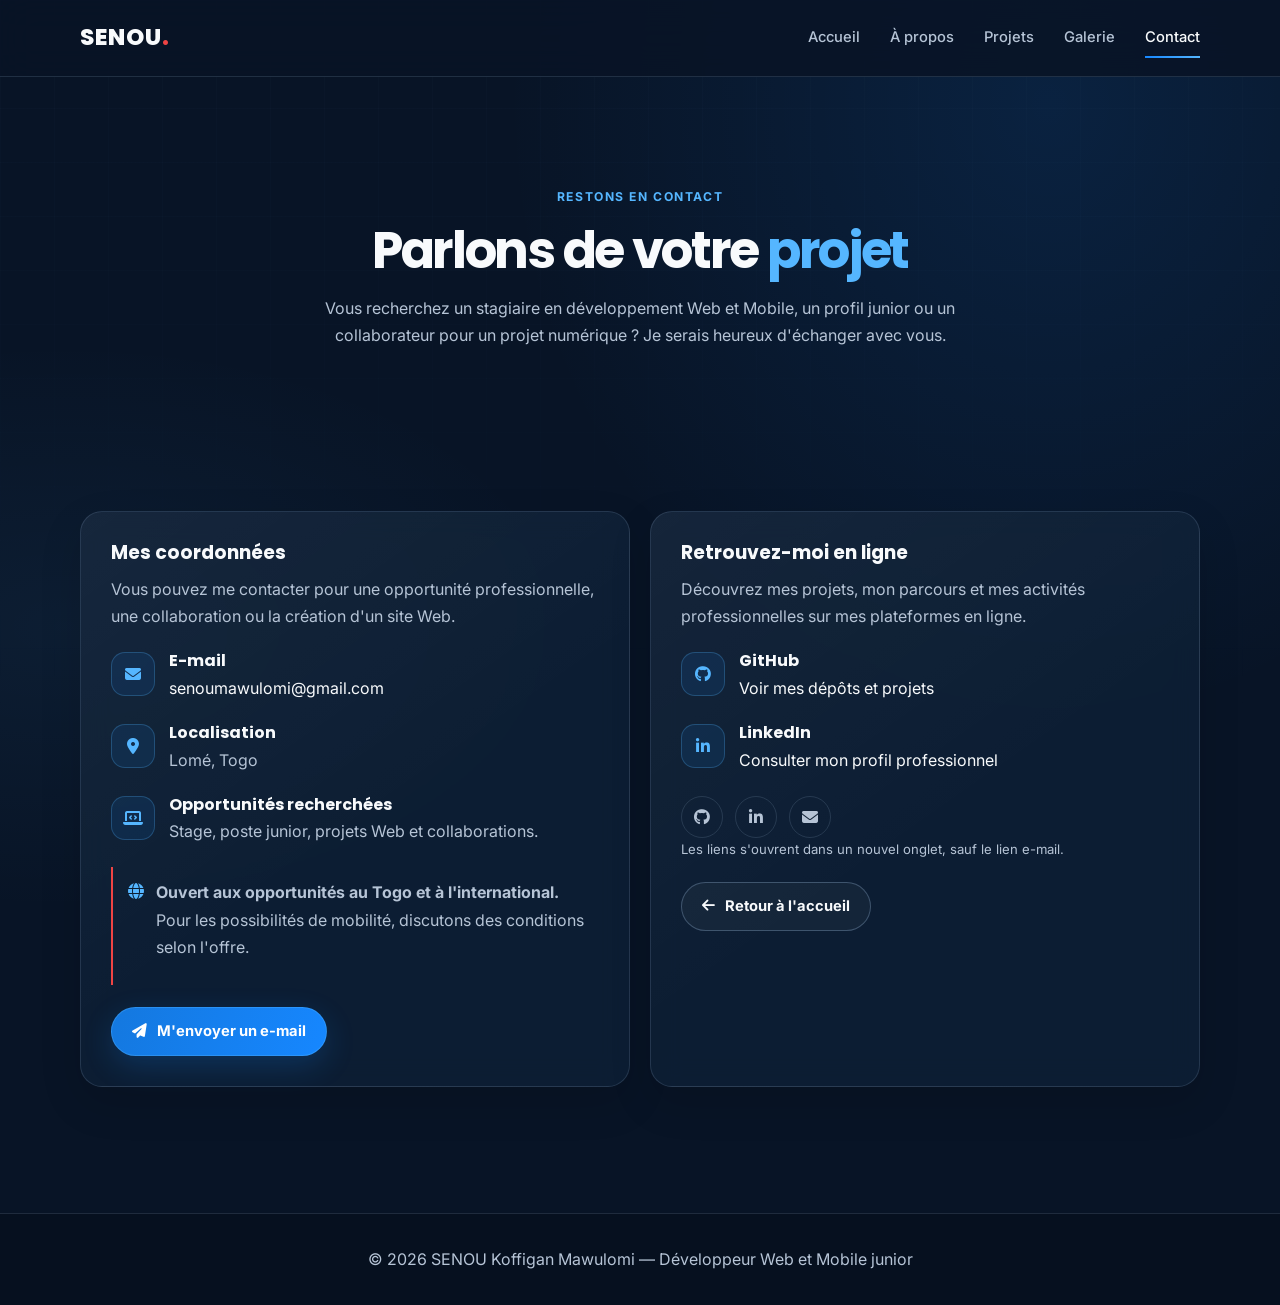
==== contact.html @ 4ee0c002 "commit initial" ====
<!DOCTYPE html>
<html lang="fr">
<head>
    <meta charset="UTF-8">
    <meta name="viewport" content="width=device-width, initial-scale=1.0">

    <meta name="description"
          content="Contactez SENOU Koffigan Mawulomi, développeur Web et Mobile junior basé à Lomé, Togo, pour un stage, un emploi ou un projet numérique.">

    <meta name="theme-color" content="#081426">

    <title>Contact | SENOU Koffigan Mawulomi</title>

    <link rel="preconnect" href="https://fonts.googleapis.com">
    <link rel="preconnect" href="https://fonts.gstatic.com" crossorigin>

    <link href="https://fonts.googleapis.com/css2?family=Inter:wght@400;500;600;700&family=Poppins:wght@400;500;600;700;800&display=swap"
          rel="stylesheet">

    <link rel="stylesheet"
          href="https://cdnjs.cloudflare.com/ajax/libs/font-awesome/6.5.0/css/all.min.css">
    <link rel="stylesheet" href="portfolio.css">
</head>

<body class="contact-page">

    <header class="site-header">
        <nav class="site-nav" aria-label="Navigation principale">

            <a class="site-brand" href="index.html">
                SENOU<span>.</span>
            </a>

            <button class="menu-toggle"
                    id="menuToggle"
                    type="button"
                    aria-label="Ouvrir le menu"
                    aria-expanded="false"
                    aria-controls="siteNavLinks">
                <i class="fas fa-bars" aria-hidden="true"></i>
                Menu
            </button>

            <ul class="site-nav-links" id="siteNavLinks">
                <li><a href="index.html">Accueil</a></li>
                <li><a href="apropos.html">À propos</a></li>
                <li><a href="projets.html">Projets</a></li>
                <li><a href="galerie.html">Galerie</a></li>
                <li><a href="contact.html" aria-current="page">Contact</a></li>
            </ul>

        </nav>
    </header>

    <main>

        <section class="page-heading">
            <div class="container">
                <span class="eyebrow">Restons en contact</span>

                <h1>Parlons de votre <span>projet</span></h1>

                <p>
                    Vous recherchez un stagiaire en développement Web et Mobile,
                    un profil junior ou un collaborateur pour un projet numérique ?
                    Je serais heureux d'échanger avec vous.
                </p>
            </div>
        </section>

        <section class="contact-section">
            <div class="container">

                <div class="contact-layout">

                    <!-- Coordonnées -->
                    <div class="contact-card">
                        <h2>Mes coordonnées</h2>

                        <p>
                            Vous pouvez me contacter pour une opportunité
                            professionnelle, une collaboration ou la création
                            d'un site Web.
                        </p>

                        <div class="contact-method">
                            <div class="contact-icon">
                                <i class="fas fa-envelope" aria-hidden="true"></i>
                            </div>

                            <div>
                                <h3>E-mail</h3>
                                <a href="mailto:senoumawulomi@gmail.com">
                                    senoumawulomi@gmail.com
                                </a>
                            </div>
                        </div>

                        <div class="contact-method">
                            <div class="contact-icon">
                                <i class="fas fa-location-dot" aria-hidden="true"></i>
                            </div>

                            <div>
                                <h3>Localisation</h3>
                                <p>Lomé, Togo</p>
                            </div>
                        </div>

                        <div class="contact-method">
                            <div class="contact-icon">
                                <i class="fas fa-laptop-code" aria-hidden="true"></i>
                            </div>

                            <div>
                                <h3>Opportunités recherchées</h3>
                                <p>
                                    Stage, poste junior, projets Web et collaborations.
                                </p>
                            </div>
                        </div>

                        <div class="availability">
                            <i class="fas fa-globe" aria-hidden="true"></i>
                            <p>
                                <strong>Ouvert aux opportunités au Togo et à l'international.</strong>
                                <br>
                                Pour les possibilités de mobilité, discutons des conditions
                                selon l'offre.
                            </p>
                        </div>

                        <div class="contact-actions">
                            <a class="btn btn-primary"
                               href="mailto:senoumawulomi@gmail.com?subject=Contact%20depuis%20votre%20portfolio">
                                <i class="fas fa-paper-plane" aria-hidden="true"></i>
                                M'envoyer un e-mail
                            </a>
                        </div>
                    </div>

                    <!-- Réseaux et profil professionnel -->
                    <div class="contact-card">
                        <h2>Retrouvez-moi en ligne</h2>

                        <p>
                            Découvrez mes projets, mon parcours et mes activités
                            professionnelles sur mes plateformes en ligne.
                        </p>

                        <div class="contact-method">
                            <div class="contact-icon">
                                <i class="fab fa-github" aria-hidden="true"></i>
                            </div>

                            <div>
                                <h3>GitHub</h3>
                                <a href="https://github.com/senoumawulomi-pixel"
                                   target="_blank"
                                   rel="noopener noreferrer">
                                    Voir mes dépôts et projets
                                </a>
                            </div>
                        </div>

                        <div class="contact-method">
                            <div class="contact-icon">
                                <i class="fab fa-linkedin-in" aria-hidden="true"></i>
                            </div>

                            <div>
                                <h3>LinkedIn</h3>
                                <a href="https://www.linkedin.com/in/mawulomi-senou-1a04922b0/"
                                   target="_blank"
                                   rel="noopener noreferrer">
                                    Consulter mon profil professionnel
                                </a>
                            </div>
                        </div>

                        <div class="social-links">
                            <a class="social-link"
                               href="https://github.com/senoumawulomi-pixel"
                               target="_blank"
                               rel="noopener noreferrer"
                               aria-label="GitHub">
                                <i class="fab fa-github" aria-hidden="true"></i>
                            </a>

                            <a class="social-link"
                               href="https://www.linkedin.com/in/mawulomi-senou-1a04922b0/"
                               target="_blank"
                               rel="noopener noreferrer"
                               aria-label="LinkedIn">
                                <i class="fab fa-linkedin-in" aria-hidden="true"></i>
                            </a>

                            <a class="social-link"
                               href="mailto:senoumawulomi@gmail.com"
                               aria-label="Envoyer un e-mail">
                                <i class="fas fa-envelope" aria-hidden="true"></i>
                            </a>
                        </div>

                        <p class="social-note">
                            Les liens s'ouvrent dans un nouvel onglet, sauf le lien e-mail.
                        </p>

                        <div class="contact-actions">
                            <a class="btn btn-secondary"
                               href="index.html">
                                <i class="fas fa-arrow-left" aria-hidden="true"></i>
                                Retour à l'accueil
                            </a>
                        </div>
                    </div>

                </div>
            </div>
        </section>

    </main>

    <footer>
        <p>
            © <span id="currentYear">2026</span>
            SENOU Koffigan Mawulomi — Développeur Web et Mobile junior
        </p>
    </footer>

    <script src="portfolio.js" defer></script>

</body>
</html>
---- portfolio.css ----
:root {
    color-scheme: dark;
    --bg: #081426;
    --bg-deep: #050d19;
    --surface: rgba(15, 33, 56, 0.76);
    --surface-strong: #10223b;
    --blue: #1687ff;
    --blue-light: #55b6ff;
    --red: #ef4444;
    --white: #f8fafc;
    --muted: #b6c4d6;
    --border: rgba(183, 213, 246, 0.14);
    --page-width: 1120px;
    --radius: 22px;
    --ease: cubic-bezier(0.22, 1, 0.36, 1);
}

* {
    box-sizing: border-box;
}

html {
    scroll-behavior: smooth;
    scroll-padding-top: 96px;
}

body {
    min-width: 320px;
    min-height: 100vh;
    margin: 0;
    overflow-x: hidden;
    background:
        radial-gradient(ellipse at 82% 8%, rgba(22, 135, 255, 0.12), transparent 34rem),
        radial-gradient(ellipse at 5% 48%, rgba(85, 182, 255, 0.06), transparent 32rem),
        var(--bg);
    color: var(--white);
    font-family: "Inter", "Segoe UI", sans-serif;
    font-size: 16px;
    line-height: 1.7;
    text-rendering: optimizeLegibility;
    -webkit-font-smoothing: antialiased;
}

body::before {
    position: fixed;
    z-index: 0;
    inset: 0;
    background-image:
        linear-gradient(rgba(131, 175, 222, 0.025) 1px, transparent 1px),
        linear-gradient(90deg, rgba(131, 175, 222, 0.025) 1px, transparent 1px);
    background-size: 54px 54px;
    content: "";
    pointer-events: none;
    mask-image: linear-gradient(to bottom, black, transparent 82%);
}

body > main,
body > footer {
    position: relative;
    z-index: 1;
}

::selection {
    background: rgba(22, 135, 255, 0.42);
    color: var(--white);
}

a {
    color: inherit;
    text-decoration: none;
    -webkit-tap-highlight-color: transparent;
}

button {
    color: inherit;
    font: inherit;
    -webkit-tap-highlight-color: transparent;
}

img,
video {
    max-width: 100%;
}

img {
    display: block;
}

button:focus-visible,
a:focus-visible {
    outline: 2px solid var(--blue-light);
    outline-offset: 4px;
}

.container {
    width: min(var(--page-width), calc(100% - 48px));
    margin-inline: auto;
}

main > section {
    position: relative;
    padding-block: clamp(72px, 9vw, 116px);
}

h1,
h2,
h3,
p {
    overflow-wrap: anywhere;
}

h1,
h2,
h3 {
    color: var(--white);
    font-family: "Poppins", "Inter", sans-serif;
    line-height: 1.16;
}

h2 span,
h1:not(.hero-name) span {
    color: var(--blue-light);
}

p {
    color: var(--muted);
}

.site-header,
header {
    position: sticky;
    top: 0;
    z-index: 1000;
    border-bottom: 1px solid var(--border);
    background: rgba(8, 20, 38, 0.88);
    backdrop-filter: blur(18px);
    -webkit-backdrop-filter: blur(18px);
}

.site-nav,
header > nav {
    width: min(var(--page-width), calc(100% - 48px));
    min-height: 76px;
    margin-inline: auto;
    display: flex;
    align-items: center;
    justify-content: space-between;
    gap: 24px;
}

.site-brand,
.logo {
    flex-shrink: 0;
    color: var(--white);
    font-family: "Poppins", "Inter", sans-serif;
    font-size: 1.45rem;
    font-weight: 800;
    letter-spacing: 0.04em;
}

.site-brand span,
.logo span {
    color: var(--red);
}

.site-nav-links,
.nav-links {
    display: flex;
    align-items: center;
    gap: clamp(14px, 2.4vw, 30px);
    margin: 0;
    padding: 0;
    list-style: none;
}

.site-nav-links a,
.nav-links a {
    position: relative;
    display: block;
    padding-block: 10px;
    color: var(--muted);
    font-size: 0.92rem;
    font-weight: 500;
    transition: color 180ms ease;
}

.site-nav-links a::after,
.nav-links a::after {
    position: absolute;
    right: 0;
    bottom: 3px;
    left: 0;
    height: 2px;
    transform: scaleX(0);
    transform-origin: left;
    background: linear-gradient(90deg, var(--blue), var(--blue-light));
    content: "";
    transition: transform 220ms var(--ease);
}

.site-nav-links a:hover,
.site-nav-links a[aria-current="page"],
.nav-links a:hover,
.nav-links a.active {
    color: var(--white);
}

.site-nav-links a:hover::after,
.site-nav-links a[aria-current="page"]::after,
.nav-links a:hover::after,
.nav-links a.active::after {
    transform: scaleX(1);
}

.menu-toggle {
    display: none;
    border: 1px solid var(--border);
    border-radius: 12px;
    padding: 9px 13px;
    background: rgba(255, 255, 255, 0.04);
    color: var(--white);
    cursor: pointer;
}

.hero {
    min-height: min(810px, calc(100svh - 76px));
    display: flex;
    align-items: center;
    overflow: hidden;
    isolation: isolate;
    padding-block: clamp(60px, 8vw, 96px);
}

.hero::before {
    position: absolute;
    z-index: -1;
    inset: 0;
    background:
        radial-gradient(circle at 75% 42%, rgba(22, 135, 255, 0.17), transparent 22rem),
        linear-gradient(115deg, rgba(5, 13, 25, 0.1), rgba(8, 20, 38, 0.1));
    content: "";
}

.hero-content,
.hero-grid {
    position: relative;
    z-index: 1;
    display: grid;
    grid-template-columns: minmax(0, 1.3fr) minmax(240px, 0.7fr);
    align-items: center;
    gap: clamp(42px, 8vw, 100px);
}

.home-page .hero-content {
    grid-template-areas: "copy photo";
}

.home-page .hero-text {
    grid-area: copy;
}

.home-page .hero-photo {
    grid-area: photo;
}

.hero-text {
    min-width: 0;
    animation: hero-enter 700ms var(--ease) both;
}

.hero-bg-glow,
.hero-bg-glow-left {
    position: absolute;
    z-index: -1;
    width: min(52vw, 620px);
    aspect-ratio: 1;
    border-radius: 50%;
    background: radial-gradient(circle, rgba(22, 135, 255, 0.18), rgba(22, 135, 255, 0.035) 46%, transparent 70%);
    filter: blur(20px);
    pointer-events: none;
    animation: halo-drift 14s ease-in-out infinite alternate;
}

.hero-bg-glow {
    top: -25%;
    right: -14%;
}

.hero-bg-glow-left {
    bottom: -48%;
    left: -20%;
    width: min(42vw, 480px);
    animation-delay: -7s;
}

.badge,
.eyebrow {
    display: inline-flex;
    align-items: center;
    gap: 10px;
    color: var(--blue-light);
    font-size: 0.76rem;
    font-weight: 700;
    letter-spacing: 0.13em;
    line-height: 1.5;
    text-transform: uppercase;
}

.badge {
    margin-bottom: 22px;
    border: 1px solid rgba(85, 182, 255, 0.24);
    border-radius: 999px;
    padding: 8px 14px;
    background: rgba(22, 135, 255, 0.08);
    letter-spacing: 0.06em;
}

.hero-name {
    max-width: 780px;
    margin: 0;
    color: var(--white);
    font-size: clamp(3rem, 8.2vw, 6.7rem);
    font-weight: 800;
    letter-spacing: -0.075em;
    line-height: 0.98;
}

.home-page .hero-name {
    background: none;
    color: var(--white);
    animation: name-sway 3.6s ease-in-out 1.3s infinite alternate;
}

.name-word {
    display: block;
    width: fit-content;
    max-width: 100%;
    padding: 0.05em 0.08em 0.08em 0;
    background: linear-gradient(100deg, #fff 10%, #d7edff 57%, var(--blue-light));
    background-clip: text;
    color: transparent;
    -webkit-background-clip: text;
    animation: name-reveal 800ms var(--ease) both;
}

.home-page .hero-name .name-word {
    display: block;
    color: transparent;
}

.name-word:first-child {
    text-shadow: 0 0 34px rgba(85, 182, 255, 0.16);
    animation-delay: 100ms;
}

.name-word:nth-child(2) {
    animation-delay: 260ms;
}

.name-word:nth-child(3) {
    animation-delay: 420ms;
}

.hero-role {
    margin: 26px 0 12px;
    color: var(--white);
    font-family: "Poppins", "Inter", sans-serif;
    font-size: clamp(1.05rem, 2vw, 1.4rem);
    font-weight: 600;
}

.hero-desc,
.hero-description {
    max-width: 570px;
    margin: 0 0 30px;
    color: var(--muted);
    font-size: clamp(1rem, 1.4vw, 1.12rem);
}

.btn-group,
.buttons {
    display: flex;
    flex-wrap: wrap;
    align-items: center;
    gap: 13px;
}

.btn {
    min-height: 48px;
    display: inline-flex;
    align-items: center;
    justify-content: center;
    gap: 10px;
    border: 1px solid transparent;
    border-radius: 999px;
    padding: 11px 20px;
    font-size: 0.92rem;
    font-weight: 700;
    transition:
        transform 220ms var(--ease),
        border-color 220ms ease,
        background-color 220ms ease,
        box-shadow 220ms ease,
        color 220ms ease;
}

.btn:hover {
    transform: translateY(-3px);
}

.btn-primary {
    border-color: rgba(85, 182, 255, 0.35);
    background: linear-gradient(110deg, #1478df, #1687ff);
    box-shadow: 0 10px 30px rgba(22, 135, 255, 0.2);
    color: #fff;
}

.btn-primary:hover {
    border-color: rgba(142, 208, 255, 0.8);
    background: linear-gradient(110deg, #1687ff, #359cff);
    box-shadow: 0 14px 36px rgba(22, 135, 255, 0.32);
}

.btn-outline,
.btn-secondary {
    border-color: rgba(169, 205, 241, 0.28);
    background: rgba(255, 255, 255, 0.035);
    color: var(--white);
}

.btn-outline:hover,
.btn-secondary:hover {
    border-color: var(--blue-light);
    background: rgba(22, 135, 255, 0.1);
    box-shadow: 0 8px 25px rgba(22, 135, 255, 0.14);
}

.hero-photo {
    display: flex;
    justify-content: center;
    animation: hero-enter 900ms 180ms var(--ease) both;
}

.photo-frame,
.avatar {
    position: relative;
    width: min(100%, 350px);
    aspect-ratio: 0.9;
    overflow: hidden;
    border: 1px solid rgba(135, 200, 255, 0.4);
    border-radius: 42% 42% 28px 28px;
    background: linear-gradient(145deg, rgba(22, 135, 255, 0.35), rgba(16, 34, 59, 0.85));
    box-shadow: 0 26px 90px rgba(0, 0, 0, 0.35), 0 0 58px rgba(22, 135, 255, 0.16);
}

.photo-frame::after,
.avatar::after {
    position: absolute;
    inset: 10px;
    border: 1px solid rgba(255, 255, 255, 0.18);
    border-radius: inherit;
    content: "";
    pointer-events: none;
}

.photo-frame img {
    width: 100%;
    height: 100%;
    object-fit: cover;
    object-position: center 28%;
}

.scroll-cue {
    position: absolute;
    bottom: 24px;
    left: 50%;
    display: grid;
    justify-items: center;
    gap: 4px;
    color: var(--muted);
    font-size: 0.68rem;
    letter-spacing: 0.12em;
    text-transform: uppercase;
    transform: translateX(-50%);
}

.scroll-cue i {
    color: var(--blue-light);
    animation: scroll-bob 1.5s ease-in-out infinite;
}

.section-heading,
.page-heading {
    max-width: 720px;
    margin: 0 auto 42px;
    text-align: center;
}

.section-heading h2,
.page-heading h1,
.goal-box h2 {
    margin: 12px 0 14px;
    font-size: clamp(2rem, 4vw, 3.25rem);
    letter-spacing: -0.045em;
}

.section-heading p,
.page-heading p {
    max-width: 650px;
    margin: 0 auto;
}

.content-grid,
.values-grid,
.skills-grid,
.interests-grid,
.projects-grid,
.gallery-grid {
    display: grid;
    grid-template-columns: repeat(3, minmax(0, 1fr));
    gap: 20px;
}

.content-card,
.value-card,
.skill-card,
.interest-card,
.timeline-item,
.project-card,
.contact-card,
.glass-card,
.intro-card,
.video-card,
.goal-box,
.availability-box,
.filter-bar {
    border: 1px solid var(--border);
    border-radius: var(--radius);
    background:
        linear-gradient(145deg, rgba(255, 255, 255, 0.035), transparent 55%),
        var(--surface);
    box-shadow: 0 16px 42px rgba(0, 0, 0, 0.13);
    backdrop-filter: blur(14px);
    -webkit-backdrop-filter: blur(14px);
}

.content-card,
.value-card,
.skill-card,
.interest-card,
.timeline-item,
.project-card,
.contact-card {
    transition:
        transform 260ms var(--ease),
        border-color 260ms ease,
        box-shadow 260ms ease;
}

.content-card:hover,
.value-card:hover,
.skill-card:hover,
.interest-card:hover,
.timeline-item:hover,
.project-card:hover,
.contact-card:hover {
    transform: translateY(-5px);
    border-color: rgba(85, 182, 255, 0.5);
    box-shadow: 0 22px 50px rgba(0, 0, 0, 0.22), 0 0 28px rgba(22, 135, 255, 0.08);
}

.content-card,
.value-card,
.skill-card,
.interest-card,
.timeline-item,
.contact-card {
    padding: clamp(21px, 3vw, 30px);
}

.content-card h3,
.value-card h3,
.skill-card h3,
.interest-card h3,
.timeline-item h3,
.contact-card h2 {
    margin: 0 0 12px;
    font-size: 1.18rem;
}

.content-card p,
.value-card p,
.skill-card p,
.interest-card p,
.timeline-item p,
.contact-card p {
    margin-block: 0 12px;
}

.content-card > i,
.value-card > i,
.skill-card > i,
.interest-card > i {
    margin-bottom: 16px;
    color: var(--blue-light);
    font-size: 1.55rem;
}

.page-link {
    display: inline-flex;
    align-items: center;
    gap: 8px;
    margin-top: 10px;
    color: var(--blue-light);
    font-weight: 700;
}

.page-link i {
    transition: transform 180ms ease;
}

.page-link:hover i {
    transform: translateX(4px);
}

.availability-box,
.goal-box {
    display: flex;
    align-items: center;
    justify-content: space-between;
    gap: 30px;
    padding: clamp(26px, 5vw, 54px);
}

.availability-box h2,
.goal-box h2 {
    margin-top: 0;
}

.availability-box p,
.goal-box p {
    max-width: 660px;
}

.about-page .hero {
    min-height: initial;
}

.about-page .hero-grid {
    grid-template-columns: minmax(220px, 0.75fr) minmax(0, 1.25fr);
}

.about-page .profile {
    text-align: center;
}

.about-page .avatar {
    width: min(100%, 280px);
    margin: 0 auto 22px;
    display: grid;
    place-items: center;
    border-radius: 50%;
    color: var(--white);
    font-family: "Poppins", sans-serif;
    font-size: 5rem;
    font-weight: 800;
}

.about-page .profile h2 {
    margin: 0 0 10px;
    font-size: clamp(1.35rem, 2vw, 1.8rem);
}

.about-page .content-section,
.projects-page .projects-section,
.contact-page .contact-section,
.gallery-page .gallery-section {
    padding-block: clamp(58px, 8vw, 96px);
}

.about-page .glass-card,
.projects-page .intro-card,
.projects-page .video-card {
    padding: clamp(24px, 4vw, 42px);
}

.about-page .glass-card p:last-child {
    margin-bottom: 0;
}

.skills-grid {
    grid-template-columns: repeat(4, minmax(0, 1fr));
}

.skill-card h3 {
    margin-bottom: 6px;
}

.notice {
    margin-top: 20px;
    font-size: 0.9rem;
}

.timeline {
    display: grid;
    grid-template-columns: repeat(2, minmax(0, 1fr));
    gap: 18px;
}

.timeline-item {
    position: relative;
    padding-left: 28px;
}

.timeline-item::before {
    position: absolute;
    top: 30px;
    left: 0;
    width: 3px;
    height: calc(100% - 60px);
    border-radius: 3px;
    background: linear-gradient(var(--blue), rgba(22, 135, 255, 0.08));
    content: "";
}

.timeline-item .date,
.project-category,
.project-status,
.tech-tag {
    color: var(--blue-light);
    font-size: 0.78rem;
    font-weight: 700;
}

.timeline-item .date {
    display: inline-block;
    margin-bottom: 12px;
    letter-spacing: 0.05em;
    text-transform: uppercase;
}

.values-grid,
.interests-grid {
    margin-top: 22px;
}

.projects-page .page-heading {
    padding-block: clamp(70px, 10vw, 120px) 25px;
}

.projects-page .intro {
    padding-block: 20px 36px;
}

.projects-page .intro-card {
    color: var(--muted);
    line-height: 1.8;
}

.filter-bar {
    display: flex;
    flex-wrap: wrap;
    gap: 10px;
    margin-bottom: 26px;
    padding: 12px;
}

.filter-btn {
    border: 1px solid transparent;
    border-radius: 999px;
    padding: 10px 16px;
    background: transparent;
    color: var(--muted);
    cursor: pointer;
    transition: color 180ms ease, background 180ms ease, border-color 180ms ease;
}

.filter-btn:hover,
.filter-btn.active {
    border-color: rgba(85, 182, 255, 0.35);
    background: rgba(22, 135, 255, 0.13);
    color: var(--white);
}

.filter-message {
    min-height: 1.5em;
    margin: 10px 2px 20px;
    color: var(--muted);
    font-size: 0.9rem;
}

.projects-grid {
    grid-template-columns: repeat(2, minmax(0, 1fr));
    align-items: stretch;
}

.project-card {
    overflow: hidden;
    background-color: var(--surface);
}

.project-visual,
.project-img {
    min-height: 175px;
    display: grid;
    place-items: center;
    overflow: hidden;
    background:
        radial-gradient(circle at 50% 70%, rgba(22, 135, 255, 0.2), transparent 60%),
        linear-gradient(145deg, rgba(22, 135, 255, 0.12), rgba(7, 17, 31, 0.8));
    color: var(--blue-light);
    font-size: 3.4rem;
}

.project-visual i,
.project-img i {
    transition: transform 320ms var(--ease), color 220ms ease;
}

.project-card:hover .project-visual i,
.project-card:hover .project-img i {
    transform: scale(1.1);
    color: var(--white);
}

.project-info {
    padding: clamp(20px, 3vw, 28px);
}

.project-info h2 {
    margin: 10px 0;
    font-size: 1.35rem;
}

.project-info p {
    margin: 0 0 16px;
}

.tech-tags {
    display: flex;
    flex-wrap: wrap;
    gap: 8px;
    margin-block: 15px;
}

.tech-tag {
    border: 1px solid rgba(85, 182, 255, 0.18);
    border-radius: 999px;
    padding: 5px 10px;
    background: rgba(22, 135, 255, 0.08);
}

.project-status {
    display: flex;
    align-items: center;
    gap: 8px;
    margin-top: 16px;
    color: var(--muted);
    font-weight: 500;
}

.video-card {
    text-align: center;
}

.video-wrapper {
    width: min(100%, 820px);
    margin: 26px auto 0;
    overflow: hidden;
    border: 1px solid var(--border);
    border-radius: 18px;
    background: #02060c;
}

.video-wrapper video {
    width: 100%;
    max-height: 70vh;
    display: block;
}

.video-note {
    margin-top: 16px;
    font-size: 0.86rem;
}

.gallery-page .page-heading,
.contact-page .page-heading {
    padding-block: clamp(64px, 9vw, 105px) 24px;
}

.gallery-intro {
    display: flex;
    align-items: baseline;
    justify-content: space-between;
    gap: 18px;
    margin-bottom: 24px;
}

.gallery-intro h2 {
    margin: 0;
    font-size: clamp(1.5rem, 3vw, 2rem);
}

.gallery-intro p {
    margin: 0;
}

.gallery-grid {
    grid-template-columns: repeat(3, minmax(0, 1fr));
}

.gallery-item {
    position: relative;
    min-width: 0;
    overflow: hidden;
    border: 1px solid var(--border);
    border-radius: 18px;
    padding: 0;
    background: var(--surface-strong);
    cursor: zoom-in;
    text-align: left;
    transition: transform 260ms var(--ease), border-color 220ms ease, box-shadow 220ms ease;
}

.gallery-item:hover {
    transform: translateY(-4px);
    border-color: rgba(85, 182, 255, 0.62);
    box-shadow: 0 18px 42px rgba(0, 0, 0, 0.28), 0 0 26px rgba(22, 135, 255, 0.12);
}

.gallery-image,
.gallery-item img {
    width: 100%;
    aspect-ratio: 4 / 5;
    height: auto;
    object-fit: cover;
    object-position: center 35%;
    transition: transform 500ms var(--ease);
}

.gallery-item--conference img {
    object-position: center 26%;
}

.gallery-item--computer img {
    object-position: 66% 30%;
}

.gallery-item--training img {
    object-position: 18% 32%;
}

.gallery-item--workspace img {
    object-position: 84% 38%;
}

.gallery-item--office img {
    object-position: 22% 30%;
}

.gallery-item--music img {
    object-position: 78% 55%;
}

.gallery-item:hover .gallery-image,
.gallery-item:hover img {
    transform: scale(1.035);
}

.gallery-caption {
    display: flex;
    align-items: center;
    justify-content: space-between;
    gap: 10px;
    padding: 14px 16px;
    background: rgba(7, 17, 31, 0.88);
    color: var(--white);
    font-weight: 600;
}

.gallery-caption i {
    color: var(--blue-light);
}

.full-photo-modal {
    position: fixed;
    z-index: 2000;
    inset: 0;
    display: none;
    align-items: center;
    justify-content: center;
    padding: 24px;
    background: rgba(2, 8, 16, 0.94);
    backdrop-filter: blur(12px);
}

.full-photo-modal.active {
    display: flex;
}

.modal-content {
    max-width: min(90vw, 1100px);
    max-height: 84vh;
    border: 1px solid rgba(85, 182, 255, 0.45);
    border-radius: 18px;
    object-fit: contain;
    box-shadow: 0 24px 90px rgba(0, 0, 0, 0.55);
}

.close-modal {
    position: absolute;
    top: 20px;
    right: 22px;
    width: 48px;
    height: 48px;
    display: grid;
    place-items: center;
    border: 1px solid var(--border);
    border-radius: 50%;
    background: rgba(16, 34, 59, 0.9);
    color: var(--white);
    cursor: pointer;
}

.contact-layout {
    display: grid;
    grid-template-columns: repeat(2, minmax(0, 1fr));
    gap: 20px;
}

.contact-card h2 {
    margin-top: 0;
}

.contact-method {
    display: flex;
    align-items: flex-start;
    gap: 14px;
    margin-top: 22px;
}

.contact-icon {
    flex: 0 0 44px;
    width: 44px;
    height: 44px;
    display: grid;
    place-items: center;
    border: 1px solid rgba(85, 182, 255, 0.25);
    border-radius: 14px;
    background: rgba(22, 135, 255, 0.1);
    color: var(--blue-light);
}

.contact-method h3 {
    margin: 0 0 4px;
    font-size: 1rem;
}

.contact-method p,
.contact-method a {
    margin: 0;
    overflow-wrap: anywhere;
}

.contact-method a:hover {
    color: var(--blue-light);
}

.availability {
    display: flex;
    gap: 12px;
    margin-top: 22px;
    border-left: 2px solid var(--red);
    padding: 12px 0 12px 15px;
}

.availability > i {
    margin-top: 4px;
    color: var(--blue-light);
}

.contact-actions {
    margin-top: 22px;
}

.social-links,
.footer-socials {
    display: flex;
    align-items: center;
    gap: 12px;
    margin-top: 22px;
}

.social-link,
.footer-socials a,
.social-links a {
    width: 42px;
    height: 42px;
    display: grid;
    place-items: center;
    border: 1px solid var(--border);
    border-radius: 50%;
    color: var(--muted);
    transition: transform 180ms ease, border-color 180ms ease, color 180ms ease, background 180ms ease;
}

.social-link:hover,
.footer-socials a:hover,
.social-links a:hover {
    transform: translateY(-3px);
    border-color: var(--blue-light);
    background: rgba(22, 135, 255, 0.12);
    color: var(--white);
}

.social-note {
    font-size: 0.82rem;
}

footer,
.site-footer {
    margin-top: 30px;
    border-top: 1px solid var(--border);
    padding: 28px 24px;
    background: rgba(5, 13, 25, 0.5);
    color: var(--muted);
    text-align: center;
}

footer p {
    margin: 4px 0;
}

[hidden] {
    display: none !important;
}

.js-motion [data-reveal] {
    opacity: 0;
    transform: translateY(22px);
    transition: opacity 650ms var(--ease), transform 650ms var(--ease);
    transition-delay: var(--reveal-delay, 0ms);
}

.js-motion [data-reveal].is-visible {
    opacity: 1;
    transform: translateY(0);
}

@keyframes name-reveal {
    from {
        opacity: 0;
        clip-path: inset(0 0 100% 0);
        transform: translateY(0.32em);
        filter: blur(8px);
    }

    to {
        opacity: 1;
        clip-path: inset(0 0 0 0);
        transform: translateY(0);
        filter: blur(0);
    }
}

@keyframes name-sway {
    from {
        transform: translateX(-7px);
    }

    to {
        transform: translateX(7px);
    }
}

@keyframes hero-enter {
    from {
        opacity: 0;
        transform: translateY(18px);
    }

    to {
        opacity: 1;
        transform: translateY(0);
    }
}

@keyframes halo-drift {
    from {
        transform: translate3d(-12px, 6px, 0) scale(0.96);
    }

    to {
        transform: translate3d(16px, -12px, 0) scale(1.04);
    }
}

@keyframes scroll-bob {
    0%,
    100% {
        transform: translateY(0);
    }

    50% {
        transform: translateY(5px);
    }
}

@media (max-width: 900px) {
    .content-grid,
    .values-grid,
    .interests-grid {
        grid-template-columns: repeat(2, minmax(0, 1fr));
    }

    .skills-grid {
        grid-template-columns: repeat(3, minmax(0, 1fr));
    }

    .gallery-grid {
        grid-template-columns: repeat(2, minmax(0, 1fr));
    }

    .hero-content {
        gap: 42px;
    }

    .photo-frame {
        width: min(100%, 290px);
    }
}

@media (max-width: 700px) {
    .container,
    .site-nav,
    header > nav {
        width: min(var(--page-width), calc(100% - 36px));
    }

    .site-nav,
    header > nav {
        min-height: 68px;
        flex-wrap: wrap;
        gap: 0 16px;
        padding-block: 10px;
    }

    .site-brand,
    .logo {
        font-size: 1.3rem;
    }

    .menu-toggle {
        display: inline-flex;
        align-items: center;
        gap: 9px;
    }

    .site-nav-links,
    .nav-links {
        width: 100%;
        display: none;
        align-items: stretch;
        flex-direction: column;
        gap: 0;
        padding: 8px 0 12px;
    }

    .site-nav-links.open,
    .nav-links.open {
        display: flex;
    }

    .site-nav-links a,
    .nav-links a {
        padding: 10px 2px;
    }

    main > section {
        padding-block: 68px;
    }

    .hero {
        min-height: auto;
        padding-block: 58px 78px;
    }

    .hero-content,
    .hero-grid,
    .about-page .hero-grid {
        grid-template-columns: minmax(0, 1fr);
        gap: 34px;
        text-align: center;
    }

    .hero-content {
        display: flex;
        flex-direction: column-reverse;
    }

    .home-page .hero-content {
        display: grid;
        grid-template-columns: minmax(0, 1fr);
        grid-template-areas:
            "photo"
            "copy";
    }

    .hero-text {
        width: 100%;
    }

    .hero-name {
        margin-inline: auto;
        font-size: clamp(2.85rem, 13vw, 5rem);
        letter-spacing: -0.07em;
        line-height: 1;
    }

    .name-word {
        margin-inline: auto;
    }

    .hero-desc,
    .hero-description {
        margin-inline: auto;
    }

    .btn-group,
    .buttons {
        justify-content: center;
    }

    .hero-photo {
        width: 100%;
    }

    .photo-frame {
        width: min(62vw, 250px);
    }

    .home-page .photo-frame {
        width: clamp(150px, 42vw, 190px);
        aspect-ratio: 1;
        border-radius: 50%;
    }

    .scroll-cue {
        bottom: 15px;
    }

    .content-grid,
    .values-grid,
    .skills-grid,
    .interests-grid,
    .projects-grid,
    .gallery-grid,
    .timeline,
    .contact-layout {
        grid-template-columns: minmax(0, 1fr);
    }

    .availability-box,
    .goal-box {
        align-items: flex-start;
        flex-direction: column;
    }

    .gallery-intro {
        align-items: flex-start;
        flex-direction: column;
    }
}

@media (max-width: 420px) {
    .container,
    .site-nav,
    header > nav {
        width: calc(100% - 28px);
    }

    .hero-name {
        font-size: clamp(2.55rem, 12.5vw, 3.25rem);
    }

    .btn-group,
    .buttons {
        align-items: stretch;
        flex-direction: column;
    }

    .btn {
        width: 100%;
    }
}

@media (prefers-reduced-motion: reduce) {
    *,
    *::before,
    *::after {
        scroll-behavior: auto !important;
        animation-duration: 0.01ms !important;
        animation-iteration-count: 1 !important;
        transition-duration: 0.01ms !important;
    }

    .js-motion [data-reveal] {
        opacity: 1;
        transform: none;
    }
}
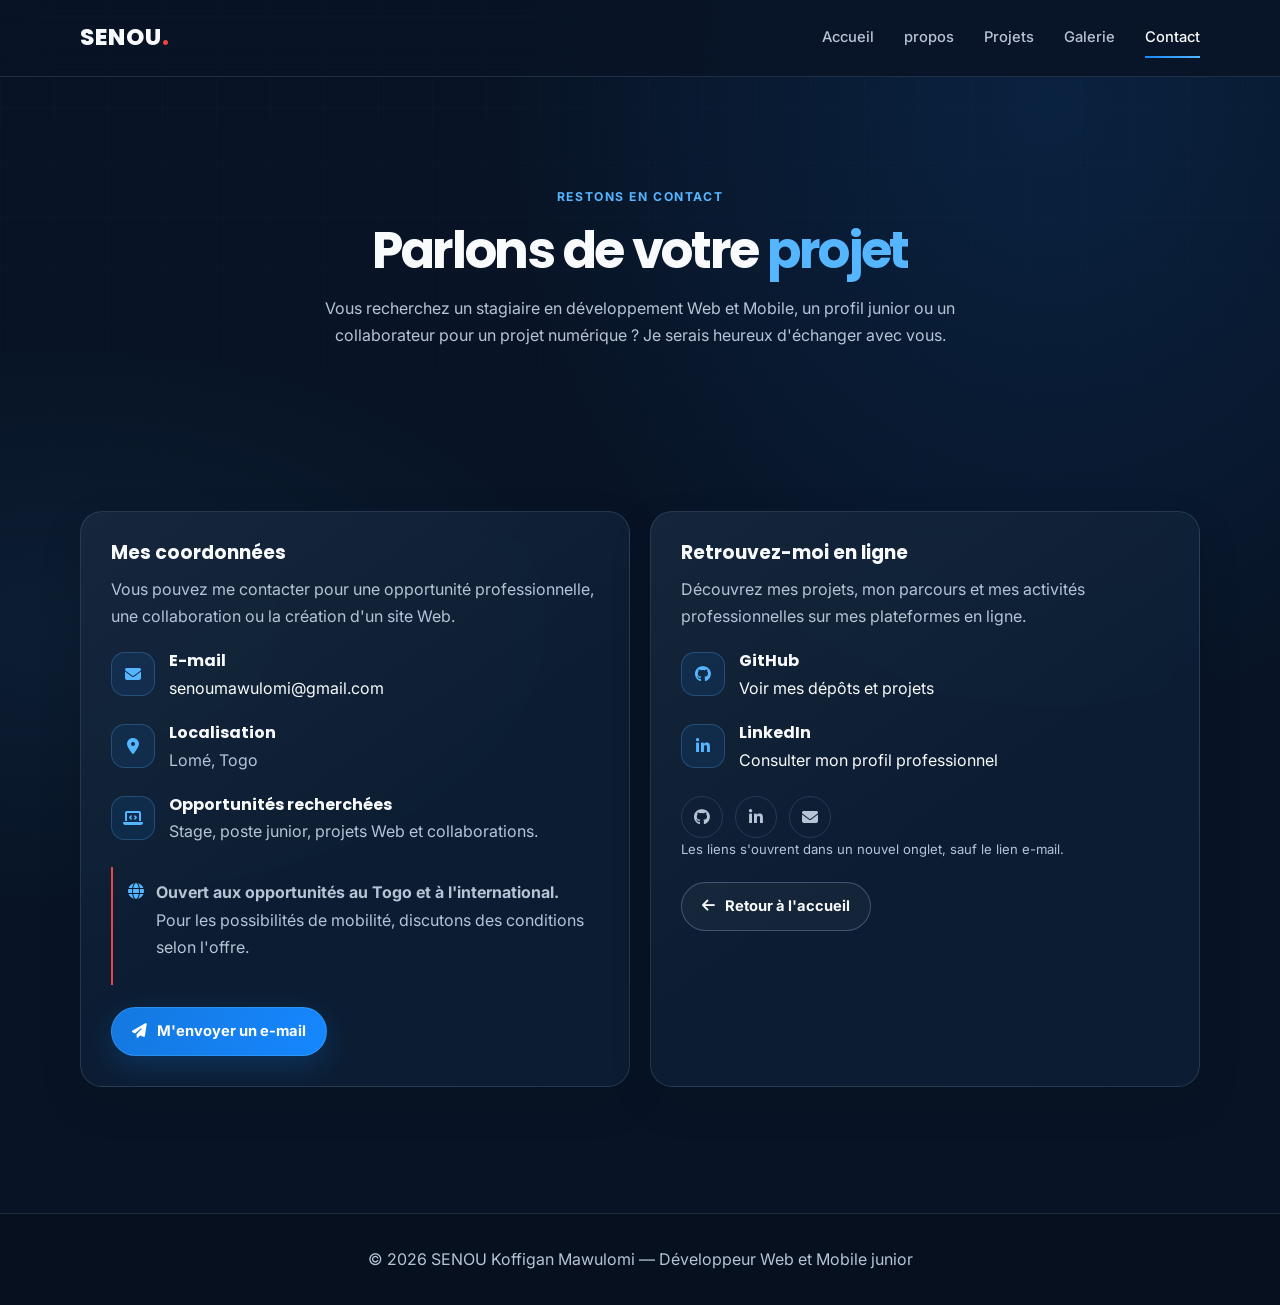
==== commit ebfa96a5: "modification du nom de la page à propos" ====
--- a/contact.html
+++ b/contact.html
@@ -44,7 +44,7 @@
 
             <ul class="site-nav-links" id="siteNavLinks">
                 <li><a href="index.html">Accueil</a></li>
-                <li><a href="apropos.html">À propos</a></li>
+                <li><a href="propos.html">propos</a></li>
                 <li><a href="projets.html">Projets</a></li>
                 <li><a href="galerie.html">Galerie</a></li>
                 <li><a href="contact.html" aria-current="page">Contact</a></li>
